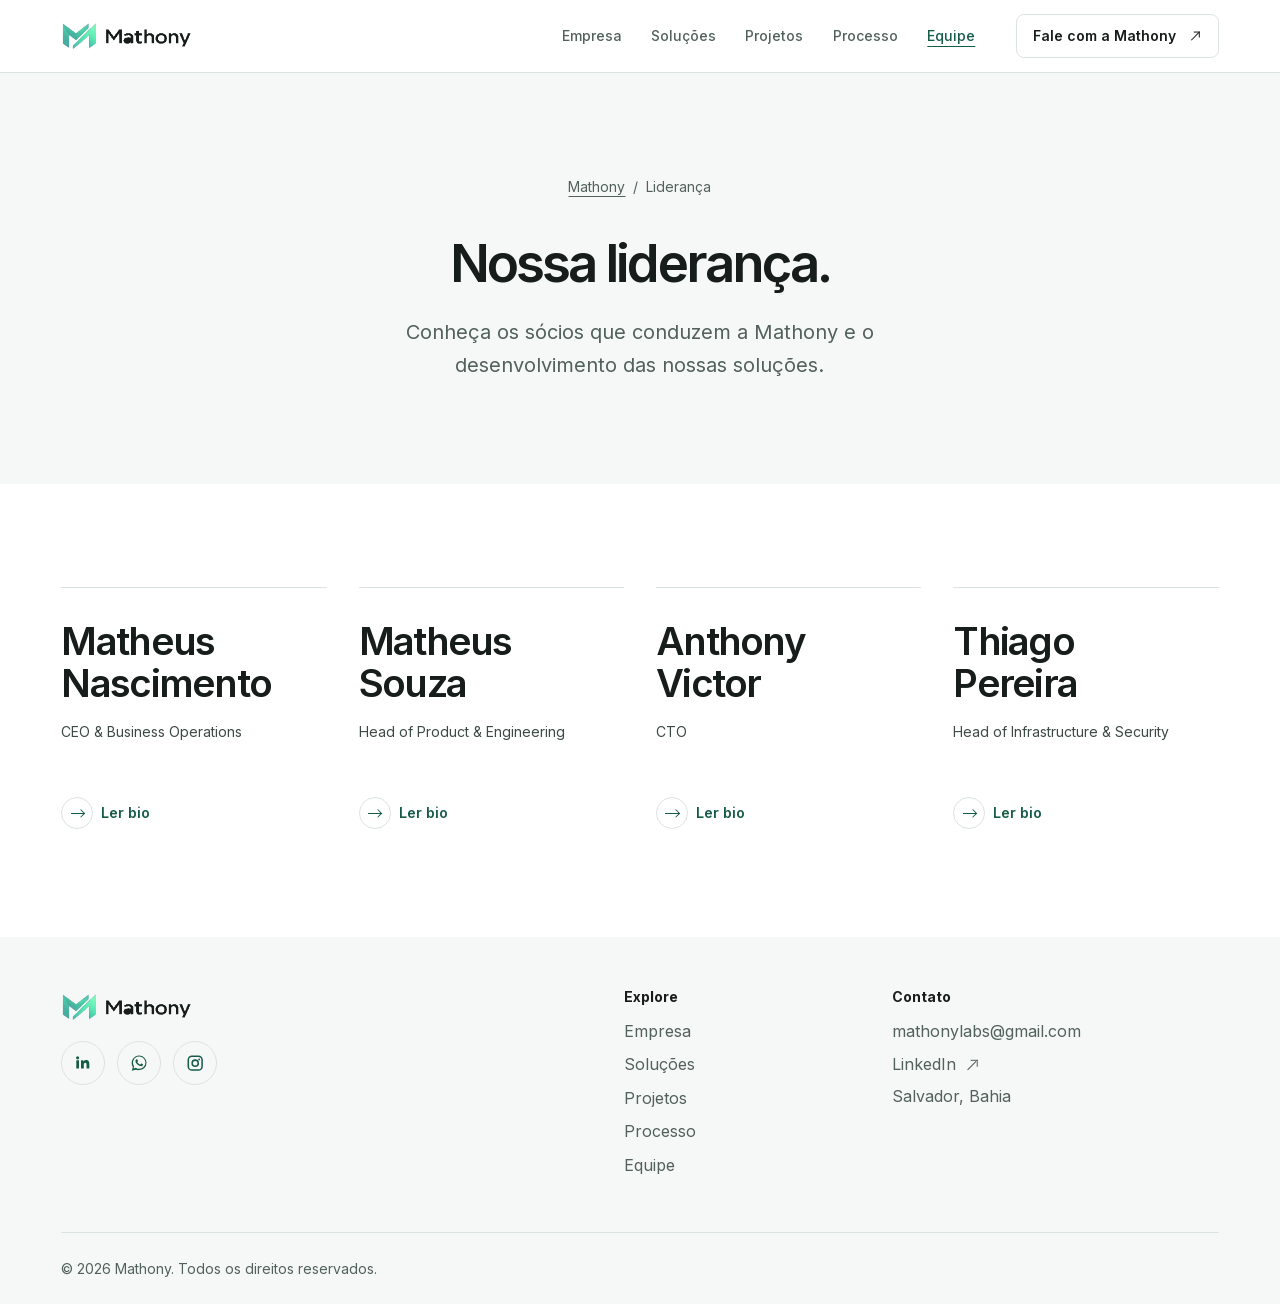
==== pages/lideranca/index.html @ c6b02b37 "feat: restruturacao e redesign completo do site" ====
<!DOCTYPE html>
<html lang="pt-BR">
  <head>
    <meta charset="utf-8">
    <meta name="viewport" content="width=device-width, initial-scale=1">
    <title>Liderança | Mathony</title>
    <meta
      name="description"
      content="Conheça os quatro sócios da Mathony e suas áreas de atuação em negócios, produto, engenharia e infraestrutura.">
    <meta name="theme-color" content="#ffffff">
    <meta name="apple-mobile-web-app-title" content="Mathony">
    <link rel="canonical" href="https://mathony.com.br/pages/lideranca/">

    <meta property="og:type" content="website">
    <meta property="og:locale" content="pt_BR">
    <meta property="og:site_name" content="Mathony">
    <meta property="og:url" content="https://mathony.com.br/pages/lideranca/">
    <meta property="og:title" content="Liderança | Mathony">
    <meta
      property="og:description"
      content="Conheça os sócios que conduzem a Mathony e o desenvolvimento das nossas soluções digitais.">
    <meta
      property="og:image"
      content="https://mathony.com.br/src/images/logo.png">
    <meta property="og:image:width" content="1080">
    <meta property="og:image:height" content="1080">
    <meta property="og:image:type" content="image/png">
    <meta property="og:image:alt" content="Símbolo da Mathony">
    <meta name="twitter:card" content="summary">
    <meta
      name="twitter:image"
      content="https://mathony.com.br/src/images/logo.png">
    <meta name="twitter:image:alt" content="Símbolo da Mathony">

    <link
      rel="icon"
      type="image/png"
      href="../../src/images/favicon/favicon-96x96.png"
      sizes="96x96">
    <link rel="shortcut icon" href="../../src/images/favicon/favicon.ico">
    <link
      rel="apple-touch-icon"
      sizes="180x180"
      href="../../src/images/favicon/apple-touch-icon.png">
    <link rel="manifest" href="../../src/images/favicon/site.webmanifest">
    <link
      rel="preload"
      href="../../src/fonts/inter-latin.woff2"
      as="font"
      type="font/woff2"
      crossorigin>
    <link rel="stylesheet" href="../../src/global.css">
    <script src="../../src/app.js" defer></script>
  </head>

  <body>
    <a class="skip-link" href="#conteudo">Pular para o conteúdo</a>

    <header class="site-header">
      <div class="container header-inner">
        <a class="brand" href="../../#hero" aria-label="Mathony, início">
          <img
            src="../../src/images/mathony-lockup.webp"
            width="477"
            height="103"
            alt="">
        </a>
        <button
          class="menu-toggle"
          type="button"
          aria-expanded="false"
          aria-controls="main-nav"
          hidden
        >
          Menu <span class="menu-icon" aria-hidden="true"></span>
        </button>
        <nav id="main-nav" class="main-nav" aria-label="Navegação principal">
          <ul>
            <li><a href="../../#hero">Empresa</a></li>
            <li><a href="../../#servicos">Soluções</a></li>
            <li><a href="../projetos/">Projetos</a></li>
            <li><a href="../../#processo">Processo</a></li>
            <li><a href="./" aria-current="page">Equipe</a></li>
          </ul>
          <a class="button button-outline header-contact" href="../../#contato"
            >Fale com a Mathony
            <span class="arrow arrow-diagonal" aria-hidden="true"></span
          ></a>
        </nav>
      </div>
    </header>

    <main id="conteudo" tabindex="-1">
      <section class="section page-heading" aria-labelledby="leadership-title">
        <div class="container">
          <nav class="breadcrumbs" aria-label="Caminho de navegação">
            <ol>
              <li><a href="../../">Mathony</a></li>
              <li aria-current="page">Liderança</li>
            </ol>
          </nav>
          <h1 id="leadership-title">Nossa liderança.</h1>
          <p>
            Conheça os sócios que conduzem a Mathony e o desenvolvimento das
            nossas soluções.
          </p>
        </div>
      </section>
      <section class="section leadership-people" aria-label="Sócios da Mathony">
        <div class="container">
          <ul class="leader-grid">
            <li>
              <article
                class="leader-profile"
                aria-labelledby="matheus-nascimento-name"
              >
                <h2 id="matheus-nascimento-name" class="leader-name">
                  Matheus <span>Nascimento</span>
                </h2>
                <p class="leader-role">CEO &amp; Business Operations</p>
                <details class="leader-details">
                  <summary>
                    <span class="arrow" aria-hidden="true"></span>
                    Ler bio<span class="visually-hidden">
                      de Matheus Nascimento</span
                    >
                  </summary>
                  <div class="leader-bio">
                    <p>
                      Matheus Nascimento é sócio da Mathony e atua como CEO
                      &amp; Business Operations. É especialista em gestão,
                      processos, operações e infraestrutura corporativa.
                    </p>
                    <a
                      class="text-link"
                      href="https://www.linkedin.com/in/matthns/"
                      target="_blank"
                      rel="noopener noreferrer"
                    >
                      Perfil no LinkedIn
                      <span class="visually-hidden"
                        >de Matheus Nascimento (abre em nova aba)</span
                      >
                      <span
                        class="arrow arrow-diagonal"
                        aria-hidden="true"
                      ></span>
                    </a>
                  </div>
                </details>
              </article>
            </li>
            <li>
              <article
                class="leader-profile"
                aria-labelledby="matheus-souza-name"
              >
                <h2 id="matheus-souza-name" class="leader-name">
                  Matheus <span>Souza</span>
                </h2>
                <p class="leader-role">Head of Product &amp; Engineering</p>
                <details class="leader-details">
                  <summary>
                    <span class="arrow" aria-hidden="true"></span>
                    Ler bio<span class="visually-hidden">
                      de Matheus Souza</span
                    >
                  </summary>
                  <div class="leader-bio">
                    <p>
                      Matheus Souza é sócio da Mathony e atua como Head of
                      Product &amp; Engineering. É especialista em engenharia de
                      software, arquitetura de sistemas e desenvolvimento de
                      aplicações web modernas.
                    </p>
                    <a
                      class="text-link"
                      href="https://www.linkedin.com/in/mxtheussouza/"
                      target="_blank"
                      rel="noopener noreferrer"
                    >
                      Perfil no LinkedIn
                      <span class="visually-hidden"
                        >de Matheus Souza (abre em nova aba)</span
                      >
                      <span
                        class="arrow arrow-diagonal"
                        aria-hidden="true"
                      ></span>
                    </a>
                  </div>
                </details>
              </article>
            </li>
            <li>
              <article
                class="leader-profile"
                aria-labelledby="anthony-victor-name"
              >
                <h2 id="anthony-victor-name" class="leader-name">
                  Anthony <span>Victor</span>
                </h2>
                <p class="leader-role">CTO</p>
                <details class="leader-details">
                  <summary>
                    <span class="arrow" aria-hidden="true"></span>
                    Ler bio<span class="visually-hidden">
                      de Anthony Victor</span
                    >
                  </summary>
                  <div class="leader-bio">
                    <p>
                      Anthony Victor é sócio da Mathony e atua como CTO. É
                      especialista em backend, bancos de dados e desenvolvimento
                      de aplicações escaláveis.
                    </p>
                    <a
                      class="text-link"
                      href="https://www.linkedin.com/in/thonnyvrc/"
                      target="_blank"
                      rel="noopener noreferrer"
                    >
                      Perfil no LinkedIn
                      <span class="visually-hidden"
                        >de Anthony Victor (abre em nova aba)</span
                      >
                      <span
                        class="arrow arrow-diagonal"
                        aria-hidden="true"
                      ></span>
                    </a>
                  </div>
                </details>
              </article>
            </li>
            <li>
              <article
                class="leader-profile"
                aria-labelledby="thiago-pereira-name"
              >
                <h2 id="thiago-pereira-name" class="leader-name">
                  Thiago <span>Pereira</span>
                </h2>
                <p class="leader-role">Head of Infrastructure &amp; Security</p>
                <details class="leader-details">
                  <summary>
                    <span class="arrow" aria-hidden="true"></span>
                    Ler bio<span class="visually-hidden">
                      de Thiago Pereira</span
                    >
                  </summary>
                  <div class="leader-bio">
                    <p>
                      Thiago Pereira é sócio da Mathony e atua como Head of
                      Infrastructure &amp; Security. É especialista em DevOps,
                      cloud, infraestrutura e segurança.
                    </p>
                    <a
                      class="text-link"
                      href="https://www.linkedin.com/in/thiago-ferreira-a62264221/"
                      target="_blank"
                      rel="noopener noreferrer"
                    >
                      Perfil no LinkedIn
                      <span class="visually-hidden"
                        >de Thiago Pereira (abre em nova aba)</span
                      >
                      <span
                        class="arrow arrow-diagonal"
                        aria-hidden="true"
                      ></span>
                    </a>
                  </div>
                </details>
              </article>
            </li>
          </ul>
        </div>
      </section>
    </main>

    <footer class="site-footer">
      <div class="container">
        <div class="footer-layout">
          <div class="footer-brand">
            <a
              class="brand"
              href="../../#hero"
              aria-label="Mathony, voltar ao início"
            >
              <img
                src="../../src/images/mathony-lockup.webp"
                width="477"
                height="103"
                alt=""
                loading="lazy"
                decoding="async">
            </a>
            <ul class="social-links" aria-label="Redes sociais da Mathony">
              <li>
                <a
                  class="social-link"
                  href="https://www.linkedin.com/company/mathonylabs"
                  target="_blank"
                  rel="noopener noreferrer"
                >
                  <span class="visually-hidden"
                    >Mathony no LinkedIn (abre em nova aba)</span
                  >
                  <svg
                    class="social-icon"
                    viewBox="0 0 24 24"
                    aria-hidden="true"
                  >
                    <path
                      d="M6.5 8.2V19H3V8.2h3.5ZM4.75 3A2.05 2.05 0 1 1 4.74 7.1 2.05 2.05 0 0 1 4.75 3ZM12.1 8.2v1.48h.05c.49-.93 1.68-1.91 3.46-1.91 3.7 0 4.39 2.44 4.39 5.61V19h-3.64v-4.98c0-1.19-.02-2.72-1.66-2.72-1.66 0-1.91 1.3-1.91 2.63V19H9.15V8.2h2.95Z"
                    ></path>
                  </svg>
                </a>
              </li>
              <li>
                <a
                  class="social-link"
                  href="https://wa.link/2aox6e"
                  target="_blank"
                  rel="noopener noreferrer"
                >
                  <span class="visually-hidden"
                    >Mathony no WhatsApp (abre em nova aba)</span
                  >
                  <svg
                    class="social-icon"
                    viewBox="0 0 24 24"
                    aria-hidden="true"
                  >
                    <path
                      d="M12.05 2a9.8 9.8 0 0 0-8.4 14.86L2.3 21.8l5.06-1.33A9.98 9.98 0 0 0 12.05 21 9.5 9.5 0 1 0 12.05 2Zm0 17.3a8.2 8.2 0 0 1-4.17-1.14l-.3-.18-3 .79.8-2.92-.2-.3a8.06 8.06 0 1 1 6.87 3.75Zm4.47-6.05c-.24-.12-1.45-.71-1.67-.8-.23-.08-.39-.12-.55.13-.16.24-.63.8-.77.96-.14.17-.28.19-.53.07a6.6 6.6 0 0 1-1.96-1.2 7.27 7.27 0 0 1-1.35-1.68c-.14-.24 0-.37.11-.5.11-.1.25-.28.37-.42.12-.14.16-.24.24-.4.08-.16.04-.3-.02-.42-.06-.12-.55-1.33-.76-1.82-.2-.48-.4-.41-.55-.42h-.47a.9.9 0 0 0-.65.3c-.22.24-.85.83-.85 2.03 0 1.2.87 2.35 1 2.51.12.16 1.71 2.61 4.15 3.67.58.25 1.03.4 1.38.51.58.18 1.11.16 1.53.1.47-.07 1.45-.6 1.65-1.17.2-.58.2-1.08.14-1.18-.06-.1-.22-.16-.47-.28Z"
                    ></path>
                  </svg>
                </a>
              </li>
              <li>
                <a
                  class="social-link"
                  href="https://www.instagram.com/mathonylabs/"
                  target="_blank"
                  rel="noopener noreferrer"
                >
                  <span class="visually-hidden"
                    >Mathony no Instagram (abre em nova aba)</span
                  >
                  <svg
                    class="social-icon"
                    viewBox="0 0 24 24"
                    aria-hidden="true"
                  >
                    <path
                      d="M7.75 2h8.5A5.76 5.76 0 0 1 22 7.75v8.5A5.76 5.76 0 0 1 16.25 22h-8.5A5.76 5.76 0 0 1 2 16.25v-8.5A5.76 5.76 0 0 1 7.75 2Zm0 2A3.75 3.75 0 0 0 4 7.75v8.5A3.75 3.75 0 0 0 7.75 20h8.5A3.75 3.75 0 0 0 20 16.25v-8.5A3.75 3.75 0 0 0 16.25 4h-8.5ZM12 7a5 5 0 1 1 0 10 5 5 0 0 1 0-10Zm0 2a3 3 0 1 0 0 6 3 3 0 0 0 0-6Zm5.25-3.15a1.18 1.18 0 1 1 0 2.36 1.18 1.18 0 0 1 0-2.36Z"
                    ></path>
                  </svg>
                </a>
              </li>
            </ul>
          </div>
          <nav aria-labelledby="footer-nav-title">
            <h2 id="footer-nav-title">Explore</h2>
            <ul>
              <li><a href="../../#hero">Empresa</a></li>
              <li><a href="../../#servicos">Soluções</a></li>
              <li><a href="../projetos/">Projetos</a></li>
              <li><a href="../../#processo">Processo</a></li>
              <li><a href="./">Equipe</a></li>
            </ul>
          </nav>
          <div>
            <h2>Contato</h2>
            <ul>
              <li>
                <a href="mailto:mathonylabs@gmail.com">mathonylabs@gmail.com</a>
              </li>
              <li>
                <a
                  href="https://www.linkedin.com/company/mathonylabs"
                  target="_blank"
                  rel="noopener noreferrer"
                  >LinkedIn
                  <span class="visually-hidden"
                    >da Mathony (abre em nova aba)</span
                  ><span class="arrow arrow-diagonal" aria-hidden="true"></span
                ></a>
              </li>
              <li>Salvador, Bahia</li>
            </ul>
          </div>
        </div>
        <p class="footer-copyright">
          © 2026 Mathony. Todos os direitos reservados.
        </p>
      </div>
    </footer>
  </body>
</html>
---- src/global.css ----
@font-face {
  font-family: Inter;
  src: url("fonts/inter-latin.woff2") format("woff2");
  font-style: normal;
  font-weight: 400 700;
  font-display: swap;
}

:root {
  color-scheme: light;
  --background: #fff;
  --surface: #f6f8f7;
  --surface-alternate: #e9f1ee;
  --foreground: #171d1b;
  --secondary: #3c4944;
  --muted: #52615b;
  --border: #dce4df;
  --primary: #155c47;
  --on-primary: #fff;
  --hover: #0f4838;
  --focus: #167654;
  --brand-green: #00e5a0;
  --inverse-surface: #102b23;
  --inverse-foreground: #f5fcf8;
  --inverse-muted: #c1d6cc;

  --font-family: Inter, system-ui, -apple-system, sans-serif;
  --text-small: 0.875rem;
  --text-base: 1rem;
  --text-lead: clamp(1.0625rem, 1.2vw + 0.35rem, 1.25rem);
  --text-subheading: clamp(1.2rem, 1vw + 0.85rem, 1.45rem);
  --text-heading: clamp(2.125rem, 4.1vw, 3.75rem);
  --text-display: clamp(2.625rem, 5.45vw, 5rem);
  --weight-medium: 500;
  --weight-semibold: 600;
  --weight-bold: 700;
  --leading-body: 1.65;
  --leading-heading: 1.08;
  --tracking-heading: -0.055em;

  --space-1: 0.25rem;
  --space-2: 0.5rem;
  --space-3: 0.75rem;
  --space-4: 1rem;
  --space-5: 1.5rem;
  --space-6: 2rem;
  --space-7: 3rem;
  --space-8: 4rem;
  --section-space: clamp(3.75rem, 8vw, 7rem);
  --content-width: 76rem;
  --gutter: clamp(1.25rem, 4.8vw, 4rem);
  --header-height: 4.5rem;
  --radius: 0.5rem;
  --radius-media: 0.875rem;
  --transition: 160ms ease;
}

*,
*::before,
*::after {
  box-sizing: border-box;
}

html {
  scroll-padding-top: calc(var(--header-height) + var(--space-4));
}

body {
  margin: 0;
  background: var(--background);
  color: var(--foreground);
  font: 400 var(--text-base) / var(--leading-body) var(--font-family);
}

h1,
h2,
h3,
p,
ul,
ol {
  margin: 0;
}

h1,
h2,
h3 {
  font-weight: var(--weight-semibold);
  text-wrap: balance;
}

h1,
h2 {
  line-height: var(--leading-heading);
  letter-spacing: var(--tracking-heading);
}

h1 {
  font-size: var(--text-display);
}
h2 {
  font-size: var(--text-heading);
}
h3 {
  font-size: var(--text-subheading);
  line-height: 1.27;
  letter-spacing: -0.035em;
}

p {
  color: var(--muted);
}

a {
  color: inherit;
}
button {
  font: inherit;
}
img {
  display: block;
  max-width: 100%;
  height: auto;
}
[hidden] {
  display: none !important;
}

:focus-visible {
  outline: 2px solid var(--focus);
  outline-offset: 4px;
}

.visually-hidden,
.skip-link:not(:focus) {
  position: absolute;
  width: 1px;
  height: 1px;
  overflow: hidden;
  clip-path: inset(50%);
  white-space: nowrap;
}

.skip-link {
  position: fixed;
  z-index: 3;
  inset: var(--space-3) auto auto var(--space-3);
  padding: var(--space-2) var(--space-4);
  border-radius: var(--radius);
  background: var(--foreground);
  color: var(--background);
}

.container {
  width: min(var(--content-width), 100% - var(--gutter) * 2);
  margin-inline: auto;
}

.section {
  padding-block: var(--section-space);
}
.section-soft {
  background: var(--surface);
}
.section-heading {
  display: grid;
  gap: var(--space-5);
  margin-bottom: var(--space-7);
}
.section-heading > p {
  max-width: 37ch;
  font-size: var(--text-lead);
}

.eyebrow {
  display: flex;
  align-items: center;
  gap: var(--space-2);
  margin-bottom: var(--space-4);
  color: var(--primary);
  font-size: var(--text-small);
  font-weight: var(--weight-semibold);
  letter-spacing: 0.025em;
}

.eyebrow::before {
  content: "";
  width: 0.875rem;
  height: 2px;
  background: currentColor;
}

.actions {
  display: flex;
  flex-wrap: wrap;
  align-items: center;
  gap: var(--space-3);
}

.button,
.menu-toggle {
  display: inline-flex;
  align-items: center;
  justify-content: center;
  gap: var(--space-3);
  min-height: 3rem;
  padding: 0.625rem 1rem;
  border: 1px solid transparent;
  border-radius: var(--radius);
  font-size: var(--text-small);
  font-weight: var(--weight-semibold);
  line-height: 1.35;
  text-decoration: none;
  transition:
    background-color var(--transition),
    border-color var(--transition),
    color var(--transition);
}

.button-primary {
  background: var(--primary);
  color: var(--on-primary);
}
.button-primary:hover {
  background: var(--hover);
}

.button-outline,
.menu-toggle {
  border-color: var(--border);
  background: var(--background);
  color: var(--foreground);
}

.button-outline:hover,
.menu-toggle:hover {
  border-color: var(--primary);
  background: var(--surface);
  color: var(--primary);
}

.text-link {
  display: inline-flex;
  align-items: center;
  gap: var(--space-2);
  min-height: 2.75rem;
  color: var(--primary);
  font-size: var(--text-small);
  font-weight: var(--weight-semibold);
  text-decoration: none;
  text-underline-offset: 0.25em;
}

.text-link:hover {
  text-decoration: underline;
}

.arrow {
  position: relative;
  display: inline-block;
  width: 0.95em;
  height: 0.95em;
  flex: 0 0 0.95em;
}

.arrow::before,
.arrow::after {
  content: "";
  position: absolute;
}
.arrow::before {
  inset: 50% 12% auto 7%;
  border-top: 1.5px solid currentColor;
}
.arrow::after {
  width: 0.42em;
  height: 0.42em;
  top: 50%;
  right: 12%;
  border-top: 1.5px solid currentColor;
  border-right: 1.5px solid currentColor;
  transform: translateY(-45%) rotate(45deg);
}

.arrow-diagonal {
  transform: rotate(-45deg);
}
.arrow-down {
  transform: rotate(90deg);
}

.site-header {
  position: relative;
  z-index: 2;
  border-bottom: 1px solid var(--border);
  background: var(--background);
}

.site-header.menu-ready {
  position: sticky;
  top: 0;
}

.header-inner {
  display: flex;
  flex-wrap: wrap;
  align-items: center;
  justify-content: space-between;
  gap: 0 var(--space-5);
  min-height: var(--header-height);
}

.brand {
  display: inline-flex;
  align-items: center;
  min-height: 2.75rem;
}
.brand img {
  width: 8.25rem;
}

.menu-toggle {
  min-height: 2.75rem;
  cursor: pointer;
}

.menu-icon {
  position: relative;
  display: block;
  width: 1rem;
  height: 1rem;
}

.menu-icon::before,
.menu-icon::after {
  content: "";
  position: absolute;
  inset: 0.32rem 0 auto;
  border-top: 1.5px solid currentColor;
}

.menu-icon::after {
  top: 0.66rem;
}
.menu-toggle[aria-expanded="true"] .menu-icon::before {
  top: 0.5rem;
  transform: rotate(45deg);
}
.menu-toggle[aria-expanded="true"] .menu-icon::after {
  top: 0.5rem;
  transform: rotate(-45deg);
}

.main-nav {
  display: grid;
  justify-items: start;
  width: 100%;
  gap: var(--space-4);
  padding-block: var(--space-2) var(--space-5);
}

.menu-ready .main-nav {
  position: absolute;
  inset: 100% 0 auto;
  max-height: calc(100dvh - var(--header-height));
  padding-inline: var(--gutter);
  overflow-y: auto;
  border-bottom: 1px solid var(--border);
  background: var(--background);
  box-shadow: 0 0.75rem 1rem rgb(16 43 35 / 0.06);
}

.main-nav ul,
.site-footer ul,
.team-preview,
.leader-grid {
  padding: 0;
  list-style: none;
}

.main-nav ul {
  display: flex;
  flex-wrap: wrap;
  gap: 0 var(--space-5);
}
.menu-ready .main-nav ul {
  display: grid;
  width: 100%;
}

.main-nav ul a {
  display: flex;
  align-items: center;
  min-height: 2.75rem;
  color: var(--muted);
  font-size: var(--text-small);
  font-weight: var(--weight-medium);
  text-decoration: none;
}

.main-nav ul a:is(:hover, [aria-current]) {
  color: var(--primary);
  text-decoration: underline;
  text-underline-offset: 0.35em;
}
.header-contact {
  min-height: 2.75rem;
}

.hero {
  padding-block: clamp(2.75rem, 5.5vw, 5.25rem);
}

.hero-layout {
  text-align: center;
}

.hero-copy {
  width: min(100%, 54rem);
  margin-inline: auto;
}

.hero h1 {
  max-width: 13ch;
  margin-inline: auto;
}

.hero-lead {
  max-width: 39ch;
  margin: var(--space-5) auto var(--space-6);
  color: var(--secondary);
  font-size: var(--text-lead);
}

.hero .actions {
  justify-content: center;
}

.about {
  border-top: 1px solid var(--border);
}
.about-layout,
.process-layout,
.contact-layout {
  display: grid;
  gap: var(--space-6);
}
.about-copy {
  max-width: 49ch;
  font-size: var(--text-lead);
}
.about-copy > p + p {
  margin-top: var(--space-4);
}
.about-copy .text-link {
  margin-top: var(--space-3);
}

.services {
  overflow: hidden;
}

.services-heading {
  display: grid;
  gap: var(--space-6);
  margin-bottom: var(--space-7);
}

.services-title {
  max-width: 16ch;
}

.services-title-strong,
.services-title-light {
  display: block;
}

.services-title-light {
  color: var(--secondary);
  font-weight: 400;
}

.services-heading-aside {
  display: grid;
  align-content: end;
  gap: var(--space-5);
}

.services-heading-aside > p {
  max-width: 43ch;
  font-size: var(--text-lead);
}

.services-controls {
  display: none;
  gap: var(--space-2);
}

.services-carousel-ready .services-controls {
  display: flex;
}

.service-control {
  display: inline-grid;
  width: 2.875rem;
  height: 2.875rem;
  place-items: center;
  padding: 0;
  border: 1px solid var(--border);
  border-radius: 50%;
  background: var(--background);
  color: var(--foreground);
  cursor: pointer;
  transition:
    color var(--transition),
    border-color var(--transition),
    background-color var(--transition);
}

.service-control:hover:not(:disabled) {
  border-color: var(--primary);
  background: var(--primary);
  color: var(--on-primary);
}

.service-control:disabled {
  opacity: 0.38;
  cursor: default;
}

.service-control-previous .arrow {
  transform: rotate(180deg);
}

.services-track {
  display: flex;
  gap: var(--space-4);
  padding-bottom: var(--space-4);
  overflow-x: auto;
  overscroll-behavior-inline: contain;
  scroll-padding-inline: 1px;
  scroll-snap-type: inline mandatory;
  scrollbar-color: var(--primary) var(--border);
  scrollbar-width: thin;
}

.services-track::-webkit-scrollbar {
  height: 0.375rem;
}

.services-track::-webkit-scrollbar-track {
  background: var(--border);
}

.services-track::-webkit-scrollbar-thumb {
  border-radius: 999px;
  background: var(--primary);
}

.service {
  display: flex;
  min-height: 27rem;
  flex: 0 0 min(20rem, calc(100vw - var(--gutter) * 2 - 1.75rem));
  flex-direction: column;
  padding: var(--space-5);
  scroll-snap-align: start;
  border: 1px solid var(--border);
  border-radius: var(--radius-media);
  background: var(--background);
  transition:
    border-color var(--transition),
    transform var(--transition),
    box-shadow var(--transition);
}

.service:hover {
  border-color: color-mix(in srgb, var(--primary) 45%, var(--border));
  box-shadow: 0 0.75rem 2rem rgb(16 43 35 / 0.07);
  transform: translateY(-0.2rem);
}

.service-number {
  margin: 0 0 var(--space-6);
  color: var(--primary);
  font-size: var(--text-small);
  font-weight: var(--weight-semibold);
  letter-spacing: 0.04em;
}

.service > p:not(.service-number) {
  max-width: 36ch;
  margin-top: var(--space-3);
}

.service-scope {
  display: grid;
  gap: var(--space-2);
  margin: auto 0 0;
  padding: var(--space-6) 0 0;
  border-top: 1px solid var(--border);
  color: var(--secondary);
  font-size: var(--text-small);
  list-style: none;
}

.service-scope li {
  position: relative;
  padding-left: var(--space-4);
}

.service-scope li::before {
  content: "";
  position: absolute;
  top: 0.68em;
  left: 0;
  width: 0.25rem;
  height: 0.25rem;
  border-radius: 50%;
  background: var(--primary);
}

.projects-intro .section-heading {
  margin-bottom: 0;
}

.projects-intro-copy p {
  max-width: 37ch;
  font-size: var(--text-lead);
}

.projects-intro-copy .button {
  margin-top: var(--space-5);
}

.projects-list {
  display: grid;
  gap: var(--section-space);
}

.case {
  display: grid;
}

.case-media {
  display: grid;
  place-items: center;
  aspect-ratio: 1.57;
  padding: 8% 7%;
  overflow: hidden;
  border-radius: var(--radius-media);
  border: 1px solid var(--border);
}

.case-media-pizza {
  background: #f6efeb;
}
.case-media-law {
  background: #eef1f5;
}

.case-media img {
  width: 100%;
  border-radius: var(--radius);
  box-shadow: 0 0.625rem 1.5rem rgb(23 29 27 / 0.14);
}

.case-copy {
  display: flex;
  flex-direction: column;
  align-items: start;
  flex: 1;
  padding-top: var(--space-5);
}
.case-copy h2 {
  margin-top: var(--space-2);
  font-size: clamp(1.75rem, 3vw, 2.5rem);
}

.case-context {
  display: grid;
  gap: var(--space-4);
  margin: var(--space-5) 0 var(--space-3);
}

.case-context dt {
  margin-bottom: var(--space-1);
  color: var(--secondary);
  font-size: var(--text-small);
  font-weight: var(--weight-semibold);
}

.case-context dd {
  margin: 0;
  color: var(--muted);
}

.case-summary h2 {
  margin-top: var(--space-1);
  font-size: var(--text-subheading);
  line-height: 1.27;
  letter-spacing: -0.035em;
}

.case-category {
  color: var(--primary);
  font-size: var(--text-small);
  font-weight: var(--weight-medium);
}

.case-summary {
  display: grid;
  align-items: center;
  justify-items: start;
  gap: var(--space-3);
  margin-top: var(--section-space);
  padding-block: var(--space-5);
  border-block: 1px solid var(--border);
}

.case-summary > p {
  max-width: 48ch;
}

.process-intro > p:last-child {
  max-width: 37ch;
  margin-top: var(--space-5);
  font-size: var(--text-lead);
}
.process-list {
  padding: 0;
  list-style: none;
  counter-reset: process;
}

.process-list li {
  position: relative;
  padding: var(--space-5) 0 var(--space-5) 3rem;
  border-bottom: 1px solid var(--border);
  counter-increment: process;
}

.process-list li:last-child {
  border-bottom: 1px solid var(--border);
}

.process-list li::before {
  content: counter(process, decimal-leading-zero) / "";
  position: absolute;
  inset: var(--space-5) auto auto 0;
  color: var(--primary);
  font-size: var(--text-small);
  font-weight: var(--weight-semibold);
  font-variant-numeric: tabular-nums;
}

.process-list p {
  margin-top: var(--space-2);
  max-width: 48ch;
}

/* Team introduction and leadership page */
.team-intro-layout {
  display: grid;
  align-items: center;
  gap: var(--space-7);
}

.team-intro-copy > p:not(.eyebrow) {
  max-width: 43ch;
  margin-block: var(--space-5);
  font-size: var(--text-lead);
}

.team-preview {
  display: grid;
  gap: var(--space-5) var(--space-6);
}

.team-preview li {
  padding-top: var(--space-5);
  border-top: 1px solid var(--border);
}

.team-preview span {
  font-size: var(--text-subheading);
  font-weight: var(--weight-medium);
  letter-spacing: -0.035em;
}

.team-preview p {
  margin-top: var(--space-1);
  font-size: var(--text-small);
}

.page-heading {
  background: var(--surface);
  text-align: center;
}

.page-heading h1 {
  font-size: var(--text-heading);
}

.page-heading > .container > p {
  max-width: 49ch;
  margin: var(--space-5) auto 0;
  font-size: var(--text-lead);
}

.breadcrumbs ol {
  display: flex;
  flex-wrap: wrap;
  justify-content: center;
  gap: var(--space-2);
  margin-bottom: var(--space-6);
  padding: 0;
  color: var(--muted);
  font-size: var(--text-small);
  list-style: none;
}

.breadcrumbs li + li::before {
  content: "/" / "";
  margin-right: var(--space-2);
  color: var(--muted);
}

.breadcrumbs a {
  display: inline-block;
  min-height: 1.75rem;
  text-underline-offset: 0.25em;
}

.breadcrumbs a:hover {
  color: var(--primary);
}

.leader-grid {
  display: grid;
  align-items: start;
  gap: var(--space-7) var(--space-6);
}

.leader-profile {
  padding-top: var(--space-6);
  border-top: 1px solid var(--border);
}

.leader-name {
  font-size: clamp(2rem, 3vw, 2.75rem);
  line-height: 1.1;
  letter-spacing: -0.045em;
}

.leader-name span {
  display: block;
}

.leader-role {
  margin-top: var(--space-4);
  color: var(--secondary);
  font-size: var(--text-small);
}

.leader-details {
  margin-top: var(--space-5);
}

.leader-details summary {
  display: flex;
  align-items: center;
  gap: var(--space-2);
  width: fit-content;
  min-height: 2.75rem;
  color: var(--primary);
  font-size: var(--text-small);
  font-weight: var(--weight-semibold);
  list-style: none;
  cursor: pointer;
}

.leader-details summary::-webkit-details-marker {
  display: none;
}

.leader-details summary > .arrow {
  width: 2rem;
  height: 2rem;
  flex-basis: 2rem;
  border: 1px solid var(--border);
  border-radius: 50%;
  transition: transform var(--transition);
}

.leader-details summary > .arrow::before {
  inset-inline: 28%;
}

.leader-details summary > .arrow::after {
  right: 28%;
}

.leader-details[open] summary > .arrow {
  transform: rotate(90deg);
}

.leader-details summary:hover {
  color: var(--hover);
  text-decoration: underline;
  text-underline-offset: 0.25em;
}

.leader-details summary:hover > .arrow {
  border-color: currentColor;
}

.leader-bio {
  padding-top: var(--space-4);
}

.leader-bio p {
  max-width: 40ch;
}

.leader-bio .text-link {
  margin-top: var(--space-3);
}

.contact {
  --background: var(--inverse-surface);
  --foreground: var(--inverse-foreground);
  --border: #56736a;
  --primary: #cef3e3;
  --on-primary: #102b23;
  --hover: #aee4ce;
  --surface: #214639;
  --focus: var(--brand-green);
  background: var(--background);
  color: var(--foreground);
}

.contact .eyebrow::before {
  background: var(--brand-green);
}
.contact-layout {
  align-items: end;
}
.contact-layout > div > p:not(.eyebrow) {
  max-width: 37ch;
  color: var(--inverse-muted);
  font-size: var(--text-lead);
}
.contact .actions {
  margin-top: var(--space-5);
}

.site-footer {
  padding-block: var(--space-7) var(--space-5);
  background: var(--surface);
}
.footer-layout {
  display: grid;
  gap: var(--space-6) var(--space-5);
}
.social-links {
  display: flex;
  gap: var(--space-3);
  margin-top: var(--space-3);
}

.site-footer .social-links li {
  margin: 0;
}

.site-footer .social-link {
  display: grid;
  place-items: center;
  width: 2.75rem;
  min-height: 2.75rem;
  border: 1px solid var(--border);
  border-radius: 50%;
  color: var(--primary);
  transition:
    background-color var(--transition),
    border-color var(--transition),
    color var(--transition);
}

.site-footer .social-link:hover {
  border-color: var(--primary);
  background: var(--primary);
  color: var(--on-primary);
  text-decoration: none;
}

.social-icon {
  width: 1.15rem;
  height: 1.15rem;
  fill: currentColor;
}

.site-footer h2 {
  margin-bottom: var(--space-2);
  font-size: var(--text-small);
  line-height: var(--leading-body);
  letter-spacing: 0;
  font-weight: var(--weight-bold);
}

.site-footer li {
  margin-bottom: var(--space-1);
  color: var(--muted);
}
.site-footer li a {
  display: inline-flex;
  align-items: center;
  min-height: 1.85rem;
  gap: var(--space-2);
  text-decoration: none;
}
.site-footer li a:hover {
  color: var(--primary);
  text-decoration: underline;
  text-underline-offset: 0.2em;
}
.site-footer li a[href^="mailto"] {
  overflow-wrap: anywhere;
}

.footer-copyright {
  margin-top: var(--space-7);
  padding-top: var(--space-5);
  border-top: 1px solid var(--border);
  font-size: var(--text-small);
}

@media (min-width: 36rem) {
  .team-preview,
  .leader-grid,
  .footer-layout {
    grid-template-columns: repeat(2, minmax(0, 1fr));
  }
  .footer-brand {
    grid-column: 1 / -1;
  }
}

@media (min-width: 48rem) {
  .section-heading {
    grid-template-columns: 1.25fr 0.75fr;
    align-items: end;
    gap: var(--space-7);
  }
  .about-layout,
  .contact-layout {
    grid-template-columns: 1.08fr 1fr;
    gap: var(--space-8);
  }
  .team-intro-layout {
    grid-template-columns: 1.05fr 1fr;
    gap: var(--space-8);
  }
  .about-copy {
    padding-top: var(--space-6);
  }
  .services-heading {
    grid-template-columns: minmax(0, 1.35fr) minmax(17rem, 0.65fr);
    align-items: end;
    gap: var(--space-8);
  }

  .services-heading-aside {
    justify-items: start;
  }

  .service {
    flex-basis: clamp(19rem, 29vw, 22rem);
    padding: var(--space-6);
  }
  .case-summary {
    grid-template-columns: 1fr 1.25fr;
    gap: var(--space-4) var(--space-6);
  }
  .case-summary .text-link {
    grid-column: 2;
  }
  .process-layout {
    grid-template-columns: 0.8fr 1.2fr;
    gap: var(--space-8);
  }
  .process-list li {
    padding-left: 4rem;
  }
  .footer-layout {
    grid-template-columns: 1.65fr 0.75fr 1fr;
  }
  .footer-brand {
    grid-column: auto;
  }
}

@media (min-width: 58rem) {
  .projects-list .case {
    grid-template-columns: 1.35fr 1fr;
    gap: var(--space-8);
    align-items: start;
  }
  .projects-list .case-copy {
    padding-top: 0;
  }
  .site-header {
    position: sticky;
    top: 0;
  }
  .header-inner {
    flex-wrap: nowrap;
  }
  .main-nav,
  .menu-ready .main-nav {
    position: static;
    display: flex;
    width: auto;
    align-items: center;
    gap: clamp(1rem, 3.2vw, 3rem);
    padding: 0;
    overflow: visible;
    border: 0;
    box-shadow: none;
  }
  .main-nav ul,
  .menu-ready .main-nav ul {
    display: flex;
    width: auto;
    flex-wrap: nowrap;
    gap: clamp(1rem, 2.3vw, 2.25rem);
  }
}

@media (min-width: 68rem) {
  .case-summary {
    grid-template-columns: 1fr 1.25fr auto;
  }
  .case-summary .text-link {
    grid-column: auto;
    justify-self: end;
  }
  .leader-grid {
    grid-template-columns: repeat(4, minmax(0, 1fr));
  }
  .leader-role {
    min-height: calc(2em * var(--leading-body));
  }
}

.reveal-ready .reveal-item {
  opacity: 0;
  transform: translateY(1.5rem);
  transition:
    opacity 600ms cubic-bezier(0.22, 1, 0.36, 1),
    transform 600ms cubic-bezier(0.22, 1, 0.36, 1);
  transition-delay: var(--reveal-delay, 0ms);
  will-change: opacity, transform;
}

.reveal-ready .reveal-item.is-visible {
  opacity: 1;
  transform: translateY(0);
  will-change: auto;
}

@media (prefers-reduced-motion: no-preference) {
  html {
    scroll-behavior: smooth;
  }
}

@media (prefers-reduced-motion: reduce) {
  :root {
    --transition: 0s;
  }

  .reveal-item,
  .reveal-ready .reveal-item {
    opacity: 1;
    transform: none;
    transition: none;
  }

  .service:hover {
    transform: none;
  }
}
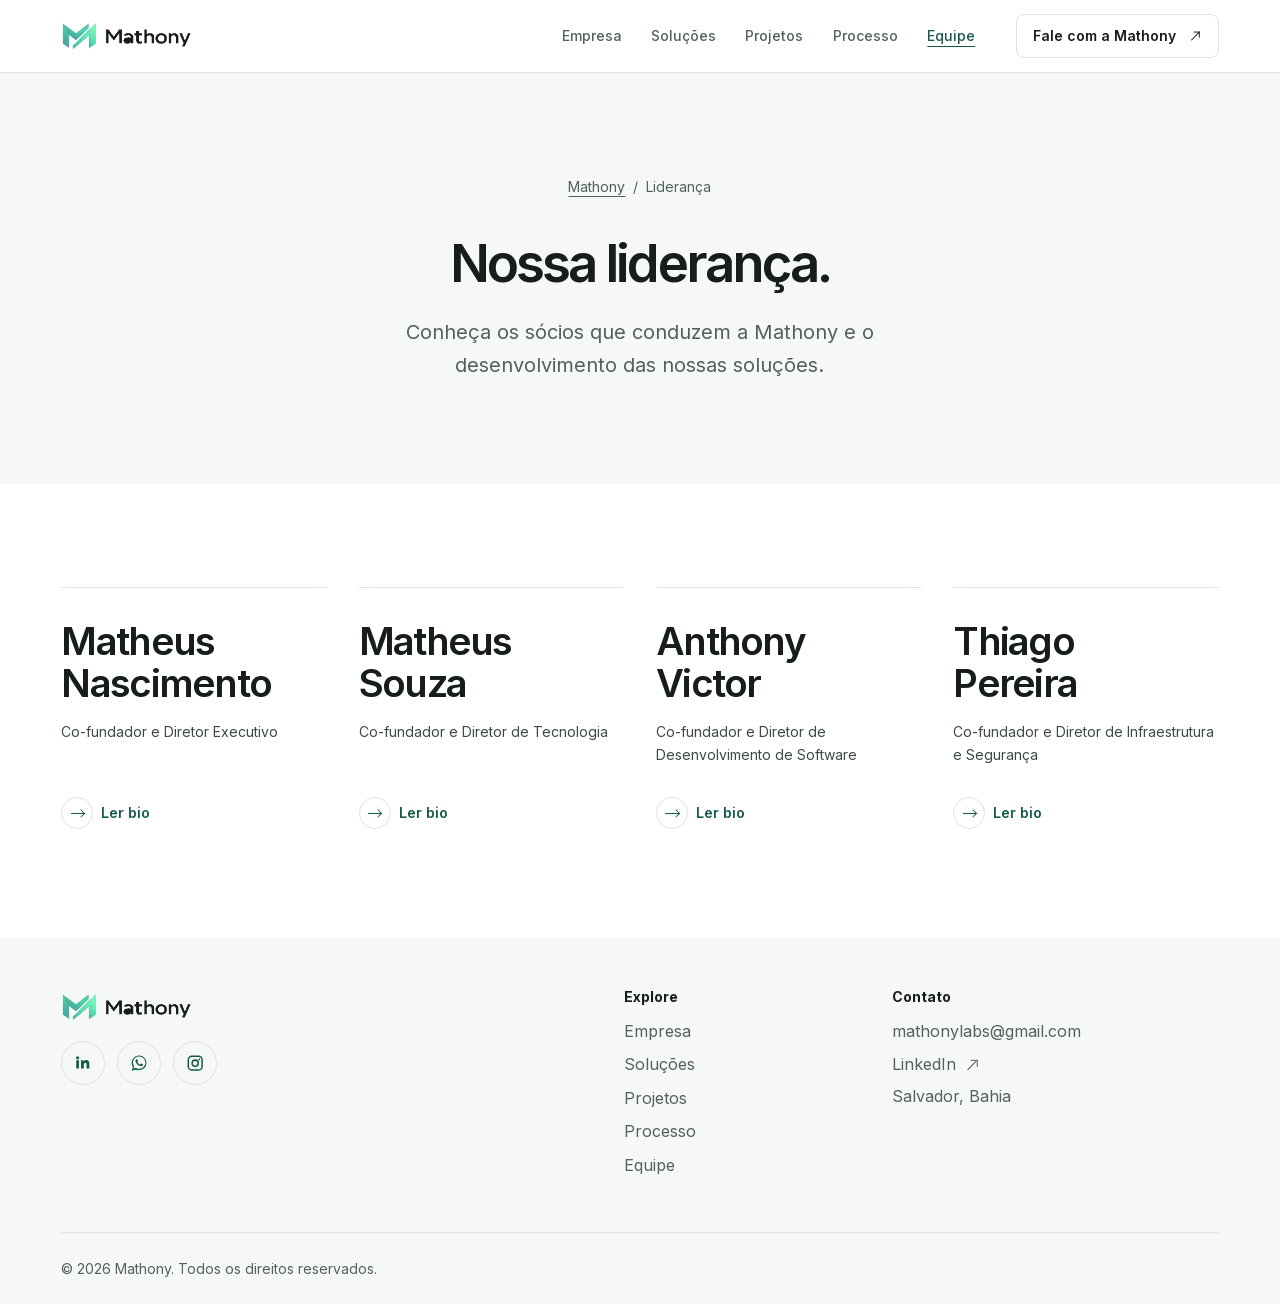
==== commit 205b1171: "fix: change co-founders description" ====
--- a/pages/lideranca/index.html
+++ b/pages/lideranca/index.html
@@ -117,7 +117,7 @@
                 <h2 id="matheus-nascimento-name" class="leader-name">
                   Matheus <span>Nascimento</span>
                 </h2>
-                <p class="leader-role">CEO &amp; Business Operations</p>
+                <p class="leader-role">Co-fundador e Diretor Executivo</p>
                 <details class="leader-details">
                   <summary>
                     <span class="arrow" aria-hidden="true"></span>
@@ -127,9 +127,7 @@
                   </summary>
                   <div class="leader-bio">
                     <p>
-                      Matheus Nascimento é sócio da Mathony e atua como CEO
-                      &amp; Business Operations. É especialista em gestão,
-                      processos, operações e infraestrutura corporativa.
+                      Responsável pela visão empresarial, estratégia comercial, negociação, vendas, relacionamento com clientes, parcerias e oportunidades de negócio.
                     </p>
                     <a
                       class="text-link"
@@ -158,7 +156,7 @@
                 <h2 id="matheus-souza-name" class="leader-name">
                   Matheus <span>Souza</span>
                 </h2>
-                <p class="leader-role">Head of Product &amp; Engineering</p>
+                <p class="leader-role">Co-fundador e Diretor de Tecnologia</p>
                 <details class="leader-details">
                   <summary>
                     <span class="arrow" aria-hidden="true"></span>
@@ -168,10 +166,7 @@
                   </summary>
                   <div class="leader-bio">
                     <p>
-                      Matheus Souza é sócio da Mathony e atua como Head of
-                      Product &amp; Engineering. É especialista em engenharia de
-                      software, arquitetura de sistemas e desenvolvimento de
-                      aplicações web modernas.
+                      Responsável pela estratégia tecnológica, arquitetura de software, engenharia de software, planejamento técnico, padrões de desenvolvimento e decisões tecnológicas da empresa.
                     </p>
                     <a
                       class="text-link"
@@ -200,7 +195,7 @@
                 <h2 id="anthony-victor-name" class="leader-name">
                   Anthony <span>Victor</span>
                 </h2>
-                <p class="leader-role">CTO</p>
+                <p class="leader-role">Co-fundador e Diretor de Desenvolvimento de Software</p>
                 <details class="leader-details">
                   <summary>
                     <span class="arrow" aria-hidden="true"></span>
@@ -210,9 +205,7 @@
                   </summary>
                   <div class="leader-bio">
                     <p>
-                      Anthony Victor é sócio da Mathony e atua como CTO. É
-                      especialista em backend, bancos de dados e desenvolvimento
-                      de aplicações escaláveis.
+                      Responsável pela implementação dos sistemas, qualidade do código, engenharia de backend, resolução de problemas complexos, integrações e execução técnica dos projetos.
                     </p>
                     <a
                       class="text-link"
@@ -241,7 +234,7 @@
                 <h2 id="thiago-pereira-name" class="leader-name">
                   Thiago <span>Pereira</span>
                 </h2>
-                <p class="leader-role">Head of Infrastructure &amp; Security</p>
+                <p class="leader-role">Co-fundador e Diretor de Infraestrutura e Segurança</p>
                 <details class="leader-details">
                   <summary>
                     <span class="arrow" aria-hidden="true"></span>
@@ -251,9 +244,7 @@
                   </summary>
                   <div class="leader-bio">
                     <p>
-                      Thiago Pereira é sócio da Mathony e atua como Head of
-                      Infrastructure &amp; Security. É especialista em DevOps,
-                      cloud, infraestrutura e segurança.
+                      Responsável por DevOps, infraestrutura, computação em nuvem, cibersegurança, disponibilidade, monitoramento, escalabilidade e operação dos sistemas.
                     </p>
                     <a
                       class="text-link"
